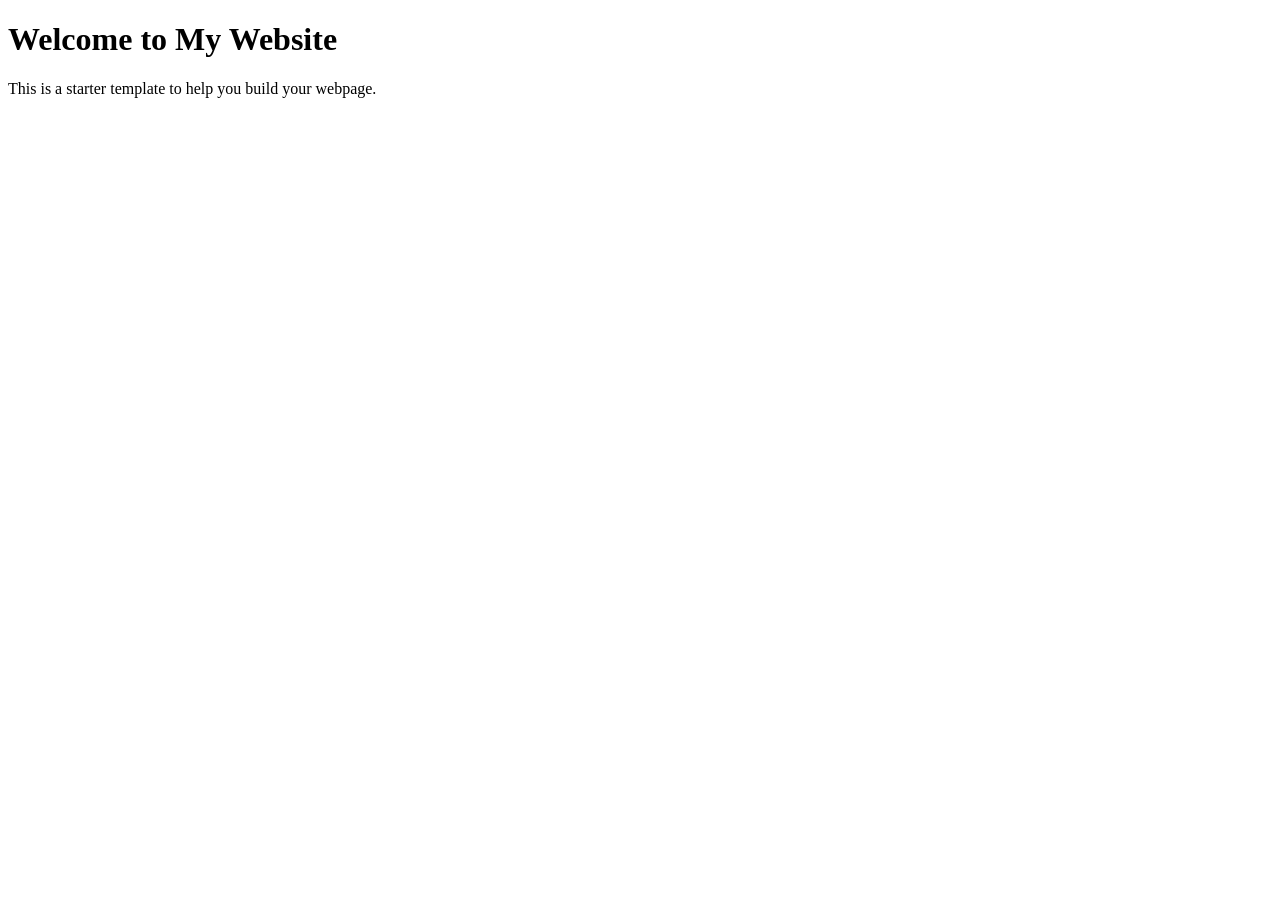
==== index.html @ f2c02ee6 "add index.html" ====
<!DOCTYPE html>
<html lang="en">
<head>
    <meta charset="UTF-8">
    <meta name="viewport" content="width=device-width, initial-scale=1.0">
    <title>My Starter Website</title>
    <!-- Link your external CSS file here -->
    <link rel="stylesheet" href="style.css">
</head>
<body>

    <header>
        <h1>Welcome to My Website</h1>
    </header>

    <main>
        <p>This is a starter template to help you build your webpage.</p>
    </main>

    <!-- Link your external JavaScript file here -->
    <script src="script.js"></script>
</body>
</html>
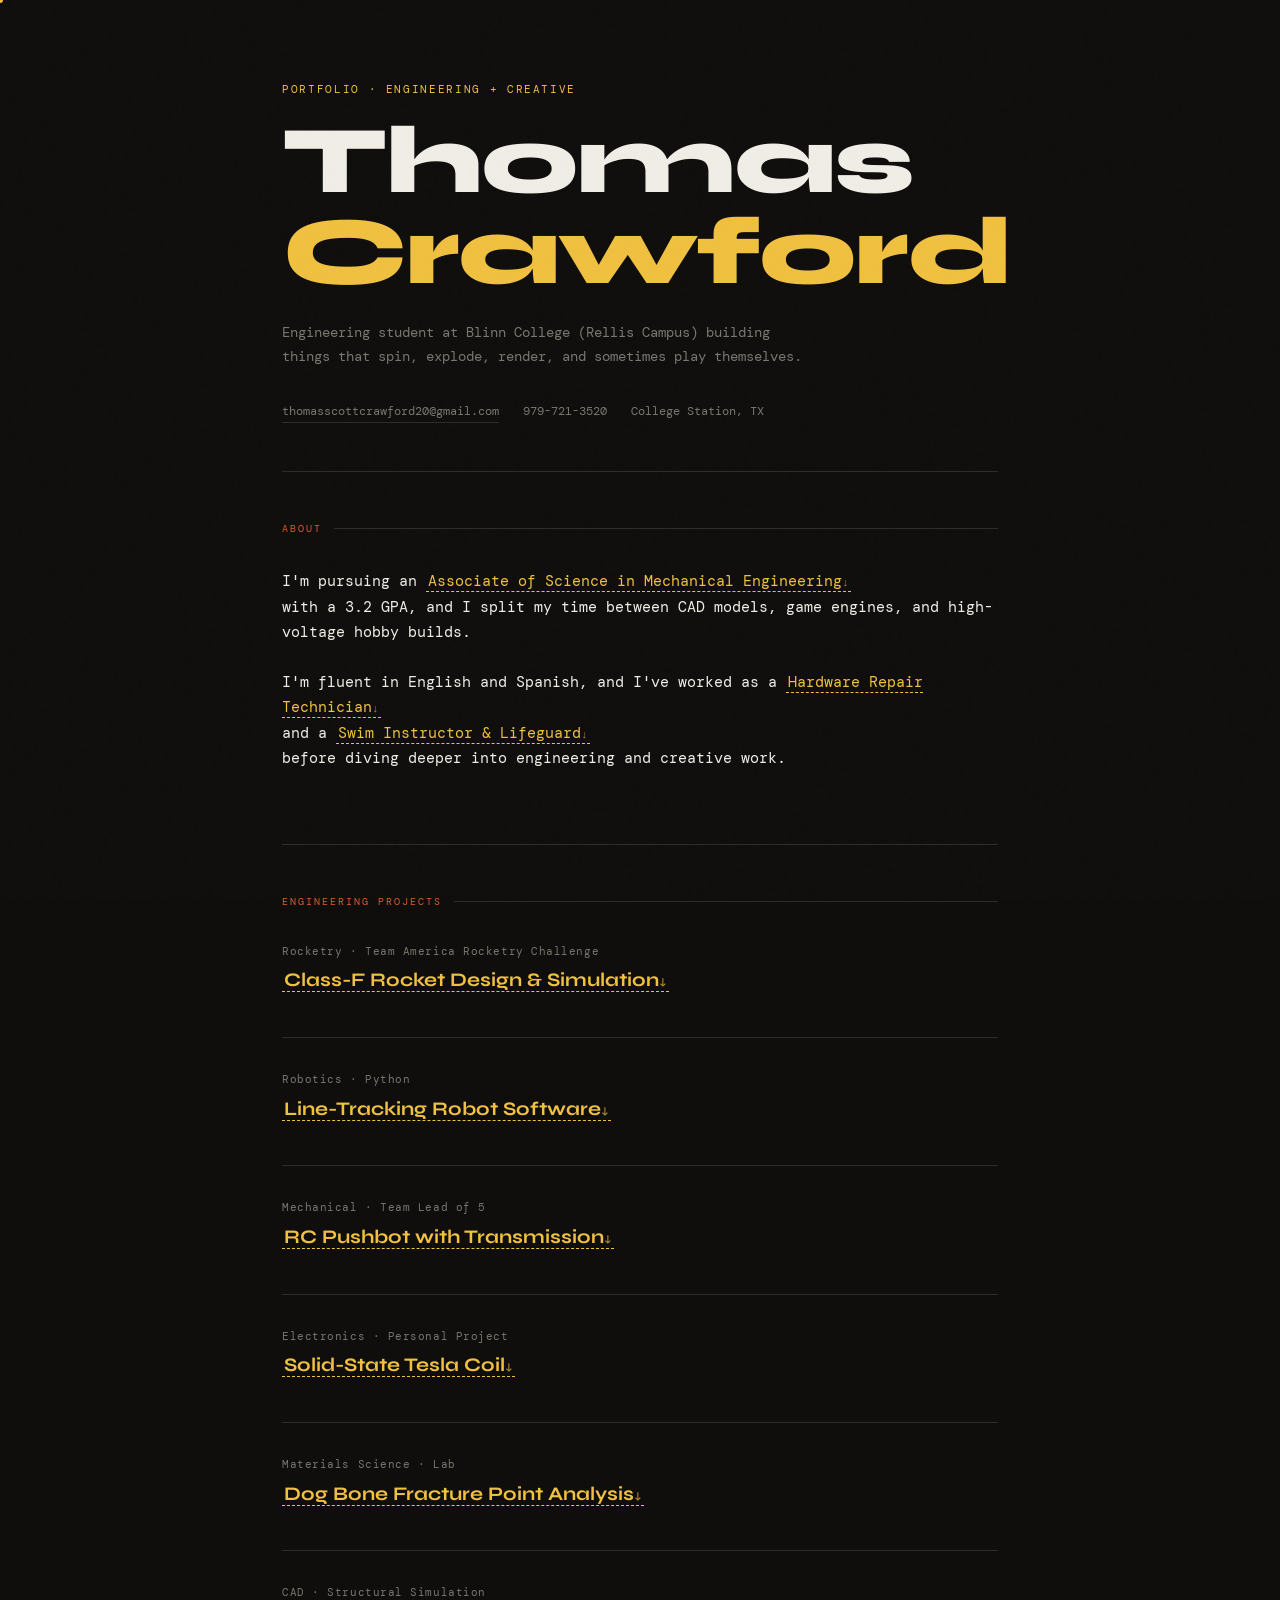
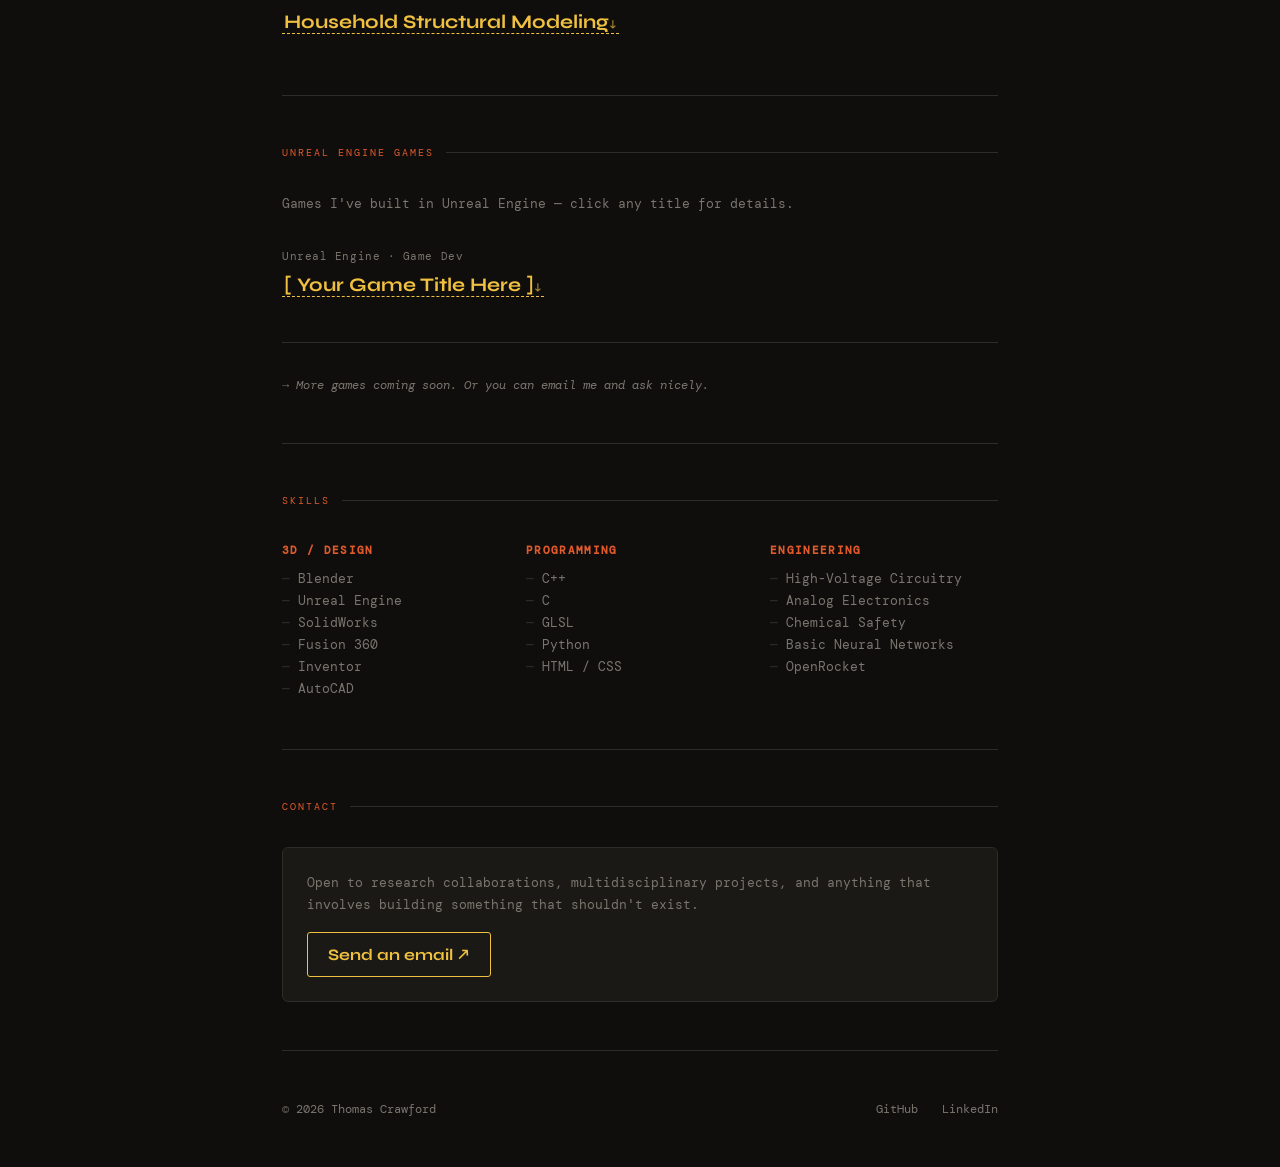
==== commit bf986817: "added a fancy index page courtesy of claude" ====
--- a/index.html
+++ b/index.html
@@ -1,23 +1,549 @@
 <!DOCTYPE html>
 <html lang="en">
 <head>
-    <meta charset="UTF-8">
-    <meta name="viewport" content="width=device-width, initial-scale=1.0">
-    <title>My Starter Website</title>
-    <!-- Link your external CSS file here -->
-    <link rel="stylesheet" href="style.css">
+<meta charset="UTF-8">
+<meta name="viewport" content="width=device-width, initial-scale=1.0">
+<title>Thomas Crawford</title>
+<link href="https://fonts.googleapis.com/css2?family=Syne:wght@400;700;800&family=DM+Mono:ital,wght@0,400;1,400&display=swap" rel="stylesheet">
+<style>
+  :root {
+    --bg: #0f0e0d;
+    --surface: #1a1916;
+    --accent: #f0c040;
+    --accent2: #e05a2b;
+    --text: #f0ede6;
+    --muted: #7a766e;
+    --border: #2e2c28;
+  }
+
+  * { margin: 0; padding: 0; box-sizing: border-box; }
+
+  body {
+    background: var(--bg);
+    color: var(--text);
+    font-family: 'DM Mono', monospace;
+    font-size: 15px;
+    line-height: 1.7;
+    cursor: crosshair;
+  }
+
+  /* noise overlay */
+  body::before {
+    content: '';
+    position: fixed;
+    inset: 0;
+    background-image: url("data:image/svg+xml,%3Csvg viewBox='0 0 200 200' xmlns='http://www.w3.org/2000/svg'%3E%3Cfilter id='n'%3E%3CfeTurbulence type='fractalNoise' baseFrequency='0.9' numOctaves='4' stitchTiles='stitch'/%3E%3C/filter%3E%3Crect width='100%25' height='100%25' filter='url(%23n)' opacity='0.04'/%3E%3C/svg%3E");
+    pointer-events: none;
+    z-index: 9999;
+    opacity: 0.4;
+  }
+
+  .container {
+    max-width: 780px;
+    margin: 0 auto;
+    padding: 0 2rem;
+  }
+
+  /* ── HEADER ── */
+  header {
+    padding: 5rem 0 3rem;
+    border-bottom: 1px solid var(--border);
+    animation: fadeUp 0.7s ease both;
+  }
+
+  .tag {
+    font-size: 11px;
+    letter-spacing: 0.15em;
+    color: var(--accent);
+    text-transform: uppercase;
+    margin-bottom: 1rem;
+  }
+
+  h1 {
+    font-family: 'Syne', sans-serif;
+    font-size: clamp(3rem, 8vw, 6rem);
+    font-weight: 800;
+    line-height: 0.95;
+    letter-spacing: -0.02em;
+    margin-bottom: 1.5rem;
+  }
+
+  h1 span {
+    color: var(--accent);
+    display: inline-block;
+    animation: wobble 3s ease-in-out infinite;
+  }
+
+  .intro {
+    max-width: 520px;
+    color: var(--muted);
+    font-size: 14px;
+    margin-bottom: 2rem;
+  }
+
+  .contact-line {
+    display: flex;
+    flex-wrap: wrap;
+    gap: 1.5rem;
+    font-size: 12px;
+    color: var(--muted);
+  }
+
+  .contact-line a {
+    color: var(--muted);
+    text-decoration: none;
+    border-bottom: 1px solid var(--border);
+    padding-bottom: 1px;
+    transition: color 0.2s, border-color 0.2s;
+  }
+
+  .contact-line a:hover { color: var(--accent); border-color: var(--accent); }
+
+  /* ── SECTIONS ── */
+  section {
+    padding: 3rem 0;
+    border-bottom: 1px solid var(--border);
+    animation: fadeUp 0.7s ease both;
+  }
+
+  section:nth-child(2) { animation-delay: 0.1s; }
+  section:nth-child(3) { animation-delay: 0.2s; }
+  section:nth-child(4) { animation-delay: 0.3s; }
+  section:nth-child(5) { animation-delay: 0.4s; }
+  section:nth-child(6) { animation-delay: 0.5s; }
+
+  .section-label {
+    font-size: 10px;
+    letter-spacing: 0.2em;
+    text-transform: uppercase;
+    color: var(--accent2);
+    margin-bottom: 2rem;
+    display: flex;
+    align-items: center;
+    gap: 0.75rem;
+  }
+
+  .section-label::after {
+    content: '';
+    flex: 1;
+    height: 1px;
+    background: var(--border);
+  }
+
+  h2 {
+    font-family: 'Syne', sans-serif;
+    font-weight: 700;
+    font-size: 1.1rem;
+    margin-bottom: 0.25rem;
+  }
+
+  /* ── EXPANDABLE ── */
+  .expand-wrap { margin-bottom: 1.5rem; }
+
+  .expand-trigger {
+    display: inline;
+    cursor: pointer;
+    border-bottom: 1px dashed var(--accent);
+    color: var(--accent);
+    transition: background 0.15s;
+    padding: 0 2px;
+  }
+
+  .expand-trigger:hover {
+    background: rgba(240,192,64,0.12);
+  }
+
+  .expand-trigger::after {
+    content: ' ↓';
+    font-size: 11px;
+    opacity: 0.7;
+    transition: transform 0.3s;
+    display: inline-block;
+  }
+
+  .expand-trigger.open::after {
+    content: ' ↑';
+  }
+
+  .expand-content {
+    display: grid;
+    grid-template-rows: 0fr;
+    transition: grid-template-rows 0.35s ease;
+    margin-top: 0;
+  }
+
+  .expand-content.open {
+    grid-template-rows: 1fr;
+    margin-top: 0.75rem;
+  }
+
+  .expand-inner {
+    overflow: hidden;
+    background: var(--surface);
+    border-left: 2px solid var(--accent);
+    padding: 0 1rem;
+    font-size: 13px;
+    color: var(--muted);
+    line-height: 1.8;
+    border-radius: 0 4px 4px 0;
+  }
+
+  .expand-content.open .expand-inner {
+    padding: 0.75rem 1rem;
+  }
+
+  /* ── PROJECTS ── */
+  .project {
+    margin-bottom: 2rem;
+    padding-bottom: 2rem;
+    border-bottom: 1px solid var(--border);
+  }
+
+  .project:last-child { border-bottom: none; margin-bottom: 0; padding-bottom: 0; }
+
+  .project-meta {
+    font-size: 11px;
+    color: var(--muted);
+    margin-bottom: 0.25rem;
+    letter-spacing: 0.05em;
+  }
+
+  .project-title {
+    font-family: 'Syne', sans-serif;
+    font-size: 1.2rem;
+    font-weight: 700;
+    margin-bottom: 0.5rem;
+  }
+
+  .project-desc {
+    font-size: 13px;
+    color: var(--muted);
+    margin-bottom: 0.75rem;
+  }
+
+  /* ── SKILLS ── */
+  .skills-grid {
+    display: grid;
+    grid-template-columns: repeat(auto-fill, minmax(200px, 1fr));
+    gap: 1rem;
+  }
+
+  .skill-group h3 {
+    font-size: 11px;
+    letter-spacing: 0.12em;
+    text-transform: uppercase;
+    color: var(--accent2);
+    margin-bottom: 0.5rem;
+  }
+
+  .skill-group ul {
+    list-style: none;
+    font-size: 13px;
+    color: var(--muted);
+  }
+
+  .skill-group ul li::before {
+    content: '— ';
+    color: var(--border);
+  }
+
+  /* ── WORK ── */
+  .job {
+    display: flex;
+    justify-content: space-between;
+    align-items: baseline;
+    flex-wrap: wrap;
+    gap: 0.5rem;
+    margin-bottom: 1.25rem;
+  }
+
+  .job-title { font-size: 14px; font-weight: 500; }
+  .job-date { font-size: 11px; color: var(--muted); font-style: italic; }
+
+  /* ── FOOTER ── */
+  footer {
+    padding: 3rem 0;
+    font-size: 12px;
+    color: var(--muted);
+    display: flex;
+    justify-content: space-between;
+    flex-wrap: wrap;
+    gap: 1rem;
+  }
+
+  .social-links { display: flex; gap: 1.5rem; }
+  .social-links a {
+    color: var(--muted);
+    text-decoration: none;
+    transition: color 0.2s;
+  }
+  .social-links a:hover { color: var(--accent); }
+
+  /* ── ANIMATIONS ── */
+  @keyframes fadeUp {
+    from { opacity: 0; transform: translateY(20px); }
+    to   { opacity: 1; transform: translateY(0); }
+  }
+
+  @keyframes wobble {
+    0%, 100% { transform: rotate(-1deg); }
+    50%       { transform: rotate(1deg); }
+  }
+
+  /* ── CURSOR DOT ── */
+  .cursor-dot {
+    width: 6px; height: 6px;
+    background: var(--accent);
+    border-radius: 50%;
+    position: fixed;
+    pointer-events: none;
+    z-index: 10000;
+    transform: translate(-50%, -50%);
+    transition: transform 0.1s;
+  }
+
+  /* ── CONTACT ── */
+  .contact-box {
+    background: var(--surface);
+    border: 1px solid var(--border);
+    border-radius: 6px;
+    padding: 1.5rem;
+  }
+
+  .contact-box p { color: var(--muted); font-size: 13px; margin-bottom: 1rem; }
+
+  .contact-box a {
+    display: inline-block;
+    font-family: 'Syne', sans-serif;
+    font-weight: 700;
+    font-size: 1rem;
+    color: var(--accent);
+    text-decoration: none;
+    border: 1px solid var(--accent);
+    padding: 0.5rem 1.25rem;
+    border-radius: 3px;
+    transition: background 0.2s, color 0.2s;
+  }
+
+  .contact-box a:hover {
+    background: var(--accent);
+    color: var(--bg);
+  }
+
+  .pill {
+    display: inline-block;
+    font-size: 11px;
+    background: rgba(240,192,64,0.1);
+    color: var(--accent);
+    border: 1px solid rgba(240,192,64,0.25);
+    border-radius: 999px;
+    padding: 2px 10px;
+    margin-right: 6px;
+    margin-bottom: 6px;
+  }
+</style>
 </head>
 <body>
 
-    <header>
-        <h1>Welcome to My Website</h1>
-    </header>
-
-    <main>
-        <p>This is a starter template to help you build your webpage.</p>
-    </main>
-
-    <!-- Link your external JavaScript file here -->
-    <script src="script.js"></script>
+<div class="cursor-dot" id="dot"></div>
+
+<div class="container">
+
+  <!-- HEADER -->
+  <header>
+    <p class="tag">Portfolio · Engineering + Creative</p>
+    <h1>Thomas<br><span>Crawford</span></h1>
+    <p class="intro">Engineering student at Blinn College (Rellis Campus) building things that spin, explode, render, and sometimes play themselves.</p>
+    <div class="contact-line">
+      <a href="mailto:thomasscottcrawford20@gmail.com">thomasscottcrawford20@gmail.com</a>
+      <span>979-721-3520</span>
+      <span>College Station, TX</span>
+    </div>
+  </header>
+
+  <!-- ABOUT -->
+  <section>
+    <p class="section-label">About</p>
+    <div class="expand-wrap">
+      <p>
+        I'm pursuing an
+        <span class="expand-trigger" onclick="toggle(this)">Associate of Science in Mechanical Engineering</span>
+        <span class="expand-content"><span class="expand-inner">GPA 3.2 · Blinn College on Rellis Campus, in partnership with Tarleton University · 2024–2026. Focused on mechanical systems, simulation, and hands-on fabrication.</span></span>
+        with a 3.2 GPA, and I split my time between CAD models, game engines, and high-voltage hobby builds.
+      </p>
+    </div>
+    <div class="expand-wrap">
+      <p>
+        I'm fluent in English and Spanish, and I've worked as a
+        <span class="expand-trigger" onclick="toggle(this)">Hardware Repair Technician</span>
+        <span class="expand-content"><span class="expand-inner">Reynolds & Reynolds · May 2024 – May 2025. Diagnosed and repaired hardware systems, developed a methodical approach to technical troubleshooting under real-world conditions.</span></span>
+        and a
+        <span class="expand-trigger" onclick="toggle(this)">Swim Instructor & Lifeguard</span><span class="expand-content"><span class="expand-inner">City of College Station · Apr–Sept 2021. Water safety instruction and emergency response — turns out teaching 7-year-olds to not drown is harder than it sounds.</span></span>
+        before diving deeper into engineering and creative work.
+      </p>
+    </div>
+  </section>
+
+  <!-- ENGINEERING PROJECTS -->
+  <section>
+    <p class="section-label">Engineering Projects</p>
+
+    <div class="project">
+      <p class="project-meta">Rocketry · Team America Rocketry Challenge</p>
+      <h2 class="project-title">
+        <span class="expand-trigger" onclick="toggle(this)">Class-F Rocket Design & Simulation</span>
+      </h2>
+      <div class="expand-content"><div class="expand-inner">Modeled and simulated 4 rocket designs in OpenRocket for the Team America Rocketry Challenge. Iterated on fin geometry, nose cone shape, and motor selection to optimize altitude and stability within competition rules.</div></div>
+    </div>
+
+    <div class="project">
+      <p class="project-meta">Robotics · Python</p>
+      <h2 class="project-title">
+        <span class="expand-trigger" onclick="toggle(this)">Line-Tracking Robot Software</span>
+      </h2>
+      <div class="expand-content"><div class="expand-inner">Wrote Python control software for a premade robot platform, implementing sensor-based line tracking. Focused on PID-style correction logic and real-time sensor feedback loops.</div></div>
+    </div>
+
+    <div class="project">
+      <p class="project-meta">Mechanical · Team Lead of 5</p>
+      <h2 class="project-title">
+        <span class="expand-trigger" onclick="toggle(this)">RC Pushbot with Transmission</span>
+      </h2>
+      <div class="expand-content"><div class="expand-inner">Led a team of 5 to research, fabricate, and assemble a remote-controlled pushbot featuring a custom transmission. Responsible for design decisions, parts sourcing, and coordinating build tasks across the team.</div></div>
+    </div>
+
+    <div class="project">
+      <p class="project-meta">Electronics · Personal Project</p>
+      <h2 class="project-title">
+        <span class="expand-trigger" onclick="toggle(this)">Solid-State Tesla Coil</span>
+      </h2>
+      <div class="expand-content"><div class="expand-inner">Researched, designed, and assembled a custom solid-state Tesla coil from scratch. Involved high-voltage analog circuitry, resonance tuning, and a healthy respect for electricity. It works — and it's loud.</div></div>
+    </div>
+
+    <div class="project">
+      <p class="project-meta">Materials Science · Lab</p>
+      <h2 class="project-title">
+        <span class="expand-trigger" onclick="toggle(this)">Dog Bone Fracture Point Analysis</span>
+      </h2>
+      <div class="expand-content"><div class="expand-inner">Calculated the theoretical fracture point of a dog bone specimen and validated the result against a universal testing machine. A satisfying moment when the math matches the snap.</div></div>
+    </div>
+
+    <div class="project">
+      <p class="project-meta">CAD · Structural Simulation</p>
+      <h2 class="project-title">
+        <span class="expand-trigger" onclick="toggle(this)">Household Structural Modeling</span>
+      </h2>
+      <div class="expand-content"><div class="expand-inner">Modeled household fittings and facades, then simulated stud locations and stress concentration points — practical structural analysis applied to real architectural scenarios.</div></div>
+    </div>
+  </section>
+
+  <!-- UE GAMES -->
+  <section>
+    <p class="section-label">Unreal Engine Games</p>
+    <p style="color:var(--muted); font-size:13px; margin-bottom:2rem;">Games I've built in Unreal Engine — click any title for details.</p>
+
+    <div class="project">
+      <p class="project-meta">Unreal Engine · Game Dev</p>
+      <h2 class="project-title">
+        <span class="expand-trigger" onclick="toggle(this)">[ Your Game Title Here ]</span>
+      </h2>
+      <div class="expand-content"><div class="expand-inner">Add a short description of the game — genre, what makes it interesting, any notable mechanics or visual style. You can add a screenshot or link here too.</div></div>
+    </div>
+
+    <p style="color:var(--muted);font-size:12px;font-style:italic;">→ More games coming soon. Or you can email me and ask nicely.</p>
+  </section>
+
+  <!-- SKILLS -->
+  <section>
+    <p class="section-label">Skills</p>
+    <div class="skills-grid">
+      <div class="skill-group">
+        <h3>3D / Design</h3>
+        <ul>
+          <li>Blender</li>
+          <li>Unreal Engine</li>
+          <li>SolidWorks</li>
+          <li>Fusion 360</li>
+          <li>Inventor</li>
+          <li>AutoCAD</li>
+        </ul>
+      </div>
+      <div class="skill-group">
+        <h3>Programming</h3>
+        <ul>
+          <li>C++</li>
+          <li>C</li>
+          <li>GLSL</li>
+          <li>Python</li>
+          <li>HTML / CSS</li>
+        </ul>
+      </div>
+      <div class="skill-group">
+        <h3>Engineering</h3>
+        <ul>
+          <li>High-Voltage Circuitry</li>
+          <li>Analog Electronics</li>
+          <li>Chemical Safety</li>
+          <li>Basic Neural Networks</li>
+          <li>OpenRocket</li>
+        </ul>
+      </div>
+    </div>
+  </section>
+
+  <!-- CONTACT -->
+  <section>
+    <p class="section-label">Contact</p>
+    <div class="contact-box">
+      <p>Open to research collaborations, multidisciplinary projects, and anything that involves building something that shouldn't exist.</p>
+      <a href="mailto:thomasscottcrawford20@gmail.com">Send an email ↗</a>
+    </div>
+  </section>
+
+  <!-- FOOTER -->
+  <footer>
+    <span>© 2026 Thomas Crawford</span>
+    <div class="social-links">
+      <a href="https://github.com/22thomas22" target="_blank">GitHub</a>
+      <a href="#">LinkedIn</a>
+    </div>
+  </footer>
+
+</div>
+
+<script>
+  // Cursor dot
+  const dot = document.getElementById('dot');
+  document.addEventListener('mousemove', e => {
+    dot.style.left = e.clientX + 'px';
+    dot.style.top  = e.clientY + 'px';
+  });
+
+  // Expand/collapse
+  function toggle(trigger) {
+    trigger.classList.toggle('open');
+    const content = trigger.nextElementSibling;
+    if (content && content.classList.contains('expand-content')) {
+      content.classList.toggle('open');
+    }
+  }
+
+  // Fade in on scroll
+  const observer = new IntersectionObserver(entries => {
+    entries.forEach(e => {
+      if (e.isIntersecting) {
+        e.target.style.opacity = 1;
+        e.target.style.transform = 'translateY(0)';
+      }
+    });
+  }, { threshold: 0.1 });
+
+  document.querySelectorAll('section').forEach(s => {
+    s.style.opacity = 0;
+    s.style.transform = 'translateY(16px)';
+    s.style.transition = 'opacity 0.5s ease, transform 0.5s ease';
+    observer.observe(s);
+  });
+</script>
 </body>
-</html>+</html>
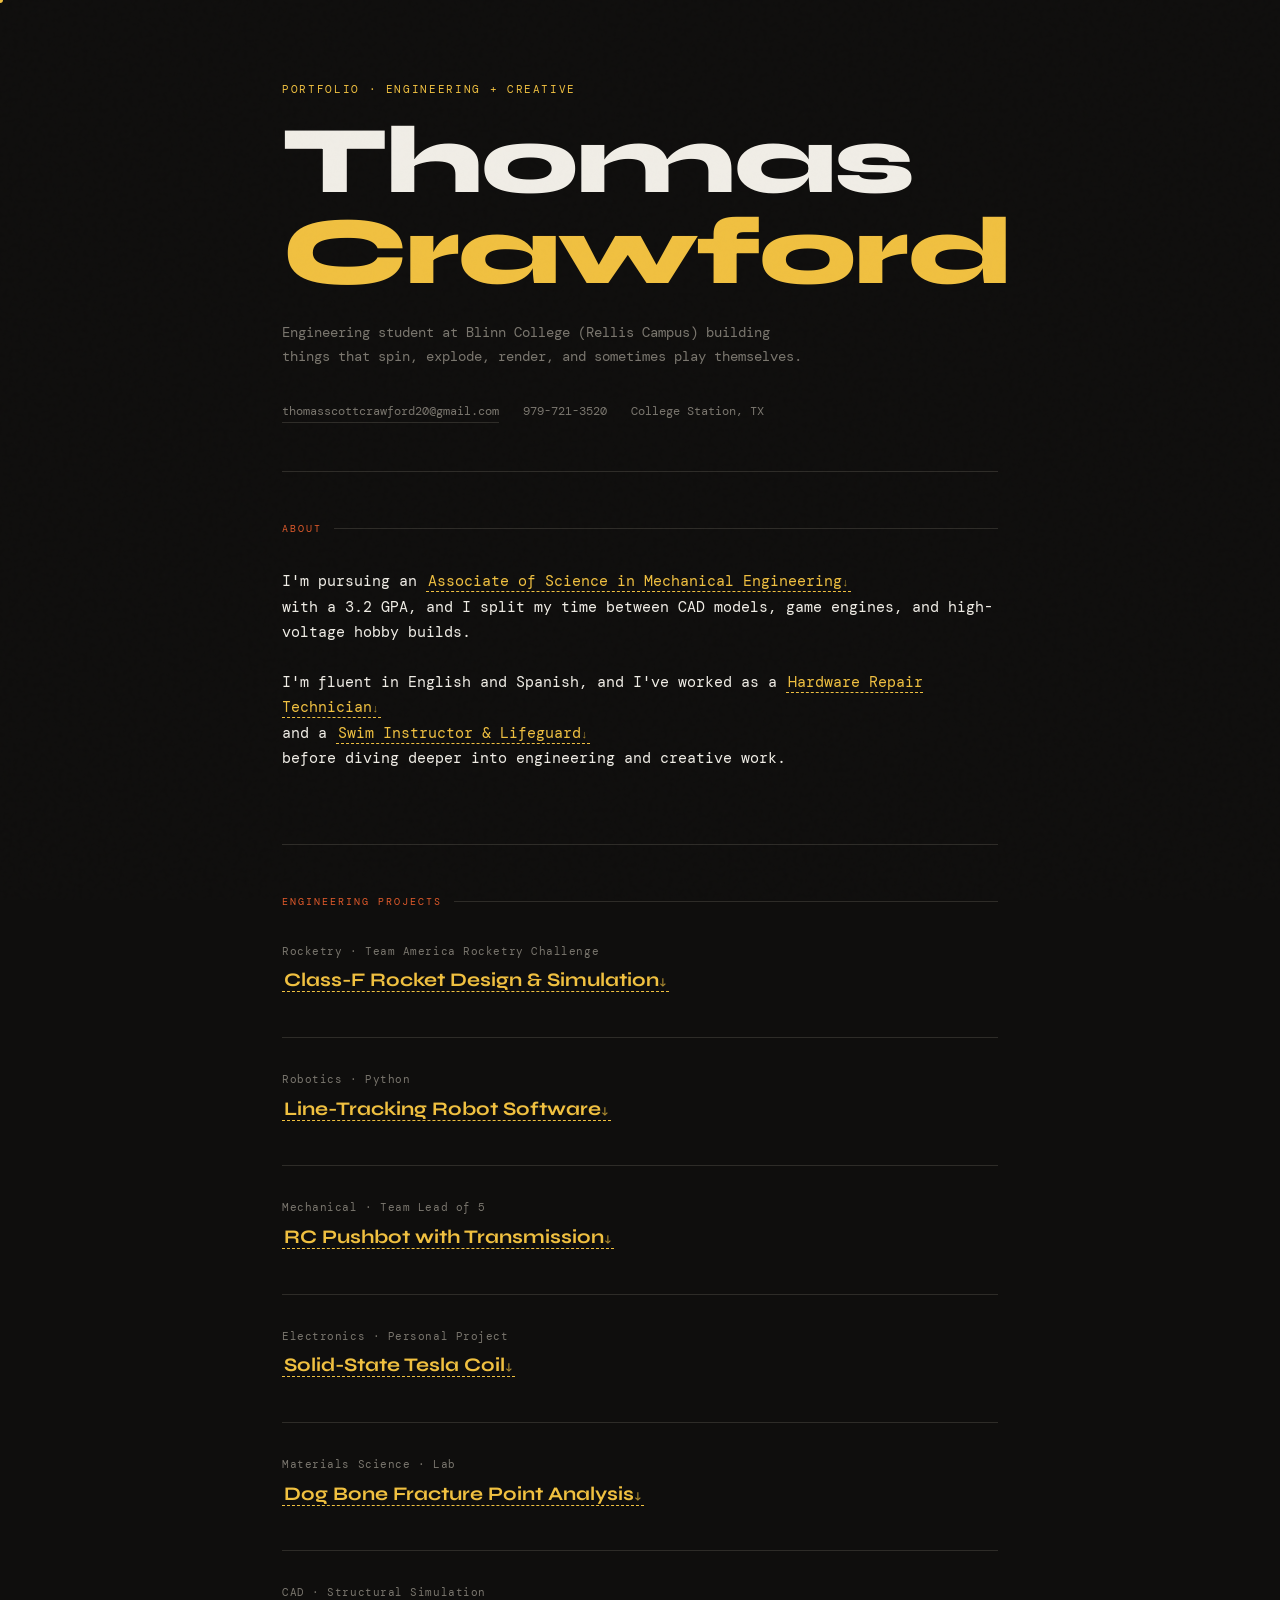
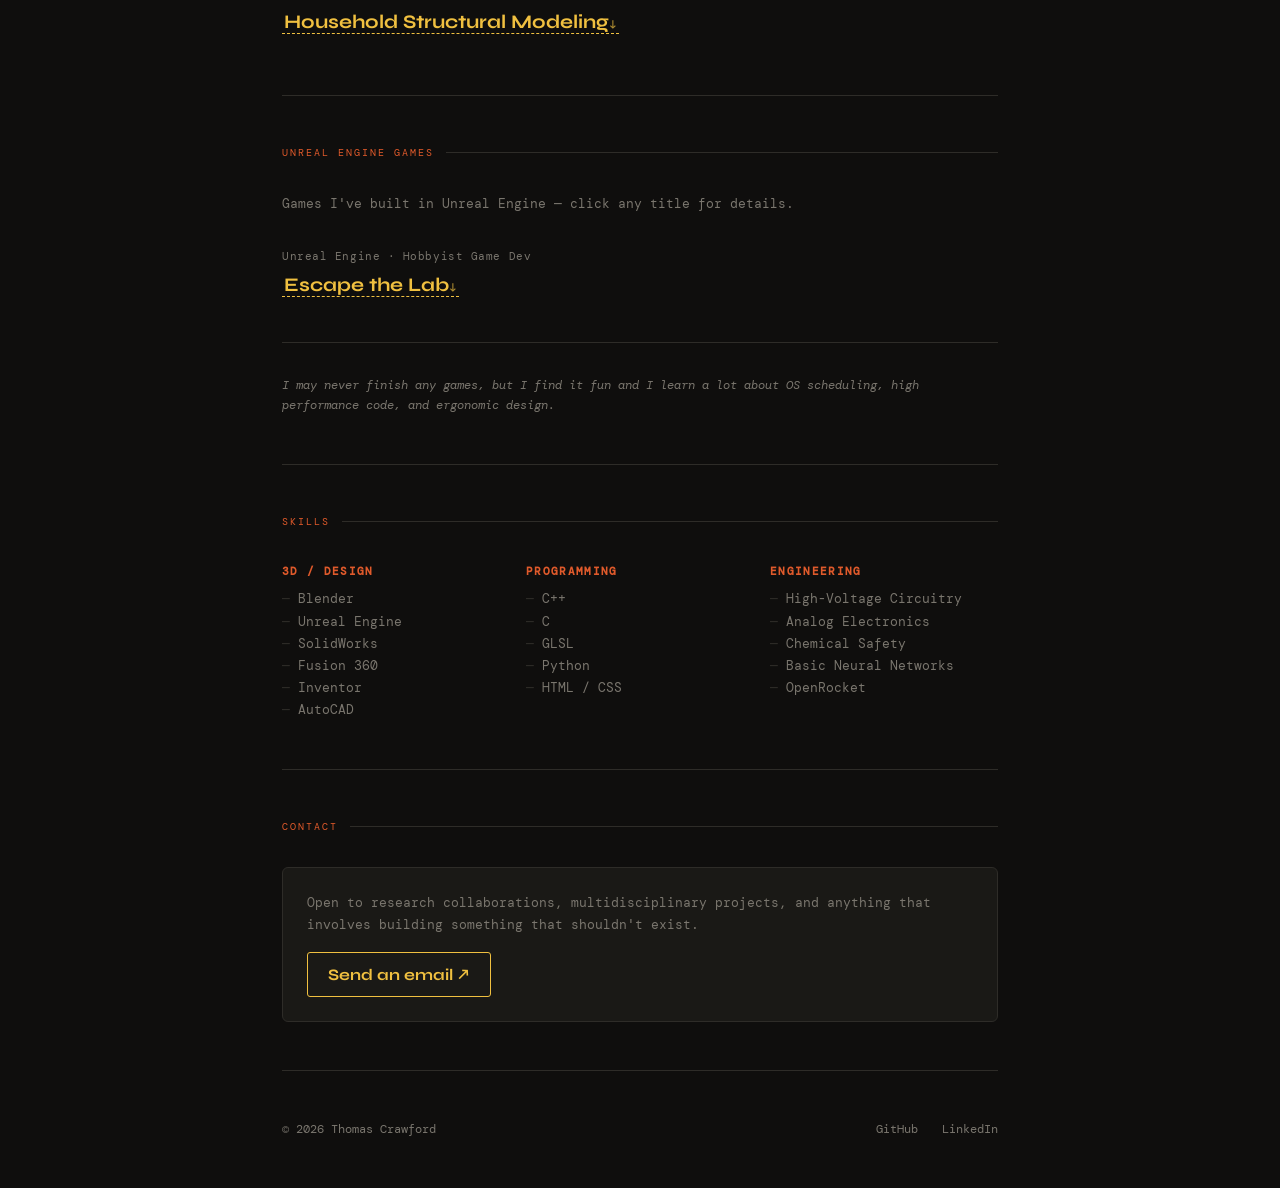
==== commit 989e7f12: "Updated the site to be more easily expandable" ====
--- a/index.html
+++ b/index.html
@@ -1,525 +1,453 @@
 <!DOCTYPE html>
 <html lang="en">
 <head>
-<meta charset="UTF-8">
-<meta name="viewport" content="width=device-width, initial-scale=1.0">
-<title>Thomas Crawford</title>
-<link href="https://fonts.googleapis.com/css2?family=Syne:wght@400;700;800&family=DM+Mono:ital,wght@0,400;1,400&display=swap" rel="stylesheet">
-<style>
-  :root {
-    --bg: #0f0e0d;
-    --surface: #1a1916;
-    --accent: #f0c040;
-    --accent2: #e05a2b;
-    --text: #f0ede6;
-    --muted: #7a766e;
-    --border: #2e2c28;
-  }
-
-  * { margin: 0; padding: 0; box-sizing: border-box; }
-
-  body {
-    background: var(--bg);
-    color: var(--text);
-    font-family: 'DM Mono', monospace;
-    font-size: 15px;
-    line-height: 1.7;
-    cursor: crosshair;
-  }
-
-  /* noise overlay */
-  body::before {
-    content: '';
-    position: fixed;
-    inset: 0;
-    background-image: url("data:image/svg+xml,%3Csvg viewBox='0 0 200 200' xmlns='http://www.w3.org/2000/svg'%3E%3Cfilter id='n'%3E%3CfeTurbulence type='fractalNoise' baseFrequency='0.9' numOctaves='4' stitchTiles='stitch'/%3E%3C/filter%3E%3Crect width='100%25' height='100%25' filter='url(%23n)' opacity='0.04'/%3E%3C/svg%3E");
-    pointer-events: none;
-    z-index: 9999;
-    opacity: 0.4;
-  }
-
-  .container {
-    max-width: 780px;
-    margin: 0 auto;
-    padding: 0 2rem;
-  }
-
-  /* ── HEADER ── */
-  header {
-    padding: 5rem 0 3rem;
-    border-bottom: 1px solid var(--border);
-    animation: fadeUp 0.7s ease both;
-  }
-
-  .tag {
-    font-size: 11px;
-    letter-spacing: 0.15em;
-    color: var(--accent);
-    text-transform: uppercase;
-    margin-bottom: 1rem;
-  }
-
-  h1 {
-    font-family: 'Syne', sans-serif;
-    font-size: clamp(3rem, 8vw, 6rem);
-    font-weight: 800;
-    line-height: 0.95;
-    letter-spacing: -0.02em;
-    margin-bottom: 1.5rem;
-  }
-
-  h1 span {
-    color: var(--accent);
-    display: inline-block;
-    animation: wobble 3s ease-in-out infinite;
-  }
-
-  .intro {
-    max-width: 520px;
-    color: var(--muted);
-    font-size: 14px;
-    margin-bottom: 2rem;
-  }
-
-  .contact-line {
-    display: flex;
-    flex-wrap: wrap;
-    gap: 1.5rem;
-    font-size: 12px;
-    color: var(--muted);
-  }
-
-  .contact-line a {
-    color: var(--muted);
-    text-decoration: none;
-    border-bottom: 1px solid var(--border);
-    padding-bottom: 1px;
-    transition: color 0.2s, border-color 0.2s;
-  }
-
-  .contact-line a:hover { color: var(--accent); border-color: var(--accent); }
-
-  /* ── SECTIONS ── */
-  section {
-    padding: 3rem 0;
-    border-bottom: 1px solid var(--border);
-    animation: fadeUp 0.7s ease both;
-  }
-
-  section:nth-child(2) { animation-delay: 0.1s; }
-  section:nth-child(3) { animation-delay: 0.2s; }
-  section:nth-child(4) { animation-delay: 0.3s; }
-  section:nth-child(5) { animation-delay: 0.4s; }
-  section:nth-child(6) { animation-delay: 0.5s; }
-
-  .section-label {
-    font-size: 10px;
-    letter-spacing: 0.2em;
-    text-transform: uppercase;
-    color: var(--accent2);
-    margin-bottom: 2rem;
-    display: flex;
-    align-items: center;
-    gap: 0.75rem;
-  }
-
-  .section-label::after {
-    content: '';
-    flex: 1;
-    height: 1px;
-    background: var(--border);
-  }
-
-  h2 {
-    font-family: 'Syne', sans-serif;
-    font-weight: 700;
-    font-size: 1.1rem;
-    margin-bottom: 0.25rem;
-  }
-
-  /* ── EXPANDABLE ── */
-  .expand-wrap { margin-bottom: 1.5rem; }
-
-  .expand-trigger {
-    display: inline;
-    cursor: pointer;
-    border-bottom: 1px dashed var(--accent);
-    color: var(--accent);
-    transition: background 0.15s;
-    padding: 0 2px;
-  }
-
-  .expand-trigger:hover {
-    background: rgba(240,192,64,0.12);
-  }
-
-  .expand-trigger::after {
-    content: ' ↓';
-    font-size: 11px;
-    opacity: 0.7;
-    transition: transform 0.3s;
-    display: inline-block;
-  }
-
-  .expand-trigger.open::after {
-    content: ' ↑';
-  }
-
-  .expand-content {
-    display: grid;
-    grid-template-rows: 0fr;
-    transition: grid-template-rows 0.35s ease;
-    margin-top: 0;
-  }
-
-  .expand-content.open {
-    grid-template-rows: 1fr;
-    margin-top: 0.75rem;
-  }
-
-  .expand-inner {
-    overflow: hidden;
-    background: var(--surface);
-    border-left: 2px solid var(--accent);
-    padding: 0 1rem;
-    font-size: 13px;
-    color: var(--muted);
-    line-height: 1.8;
-    border-radius: 0 4px 4px 0;
-  }
-
-  .expand-content.open .expand-inner {
-    padding: 0.75rem 1rem;
-  }
-
-  /* ── PROJECTS ── */
-  .project {
-    margin-bottom: 2rem;
-    padding-bottom: 2rem;
-    border-bottom: 1px solid var(--border);
-  }
-
-  .project:last-child { border-bottom: none; margin-bottom: 0; padding-bottom: 0; }
-
-  .project-meta {
-    font-size: 11px;
-    color: var(--muted);
-    margin-bottom: 0.25rem;
-    letter-spacing: 0.05em;
-  }
-
-  .project-title {
-    font-family: 'Syne', sans-serif;
-    font-size: 1.2rem;
-    font-weight: 700;
-    margin-bottom: 0.5rem;
-  }
-
-  .project-desc {
-    font-size: 13px;
-    color: var(--muted);
-    margin-bottom: 0.75rem;
-  }
-
-  /* ── SKILLS ── */
-  .skills-grid {
-    display: grid;
-    grid-template-columns: repeat(auto-fill, minmax(200px, 1fr));
-    gap: 1rem;
-  }
-
-  .skill-group h3 {
-    font-size: 11px;
-    letter-spacing: 0.12em;
-    text-transform: uppercase;
-    color: var(--accent2);
-    margin-bottom: 0.5rem;
-  }
-
-  .skill-group ul {
-    list-style: none;
-    font-size: 13px;
-    color: var(--muted);
-  }
-
-  .skill-group ul li::before {
-    content: '— ';
-    color: var(--border);
-  }
-
-  /* ── WORK ── */
-  .job {
-    display: flex;
-    justify-content: space-between;
-    align-items: baseline;
-    flex-wrap: wrap;
-    gap: 0.5rem;
-    margin-bottom: 1.25rem;
-  }
-
-  .job-title { font-size: 14px; font-weight: 500; }
-  .job-date { font-size: 11px; color: var(--muted); font-style: italic; }
-
-  /* ── FOOTER ── */
-  footer {
-    padding: 3rem 0;
-    font-size: 12px;
-    color: var(--muted);
-    display: flex;
-    justify-content: space-between;
-    flex-wrap: wrap;
-    gap: 1rem;
-  }
-
-  .social-links { display: flex; gap: 1.5rem; }
-  .social-links a {
-    color: var(--muted);
-    text-decoration: none;
-    transition: color 0.2s;
-  }
-  .social-links a:hover { color: var(--accent); }
-
-  /* ── ANIMATIONS ── */
-  @keyframes fadeUp {
-    from { opacity: 0; transform: translateY(20px); }
-    to   { opacity: 1; transform: translateY(0); }
-  }
-
-  @keyframes wobble {
-    0%, 100% { transform: rotate(-1deg); }
-    50%       { transform: rotate(1deg); }
-  }
-
-  /* ── CURSOR DOT ── */
-  .cursor-dot {
-    width: 6px; height: 6px;
-    background: var(--accent);
-    border-radius: 50%;
-    position: fixed;
-    pointer-events: none;
-    z-index: 10000;
-    transform: translate(-50%, -50%);
-    transition: transform 0.1s;
-  }
-
-  /* ── CONTACT ── */
-  .contact-box {
-    background: var(--surface);
-    border: 1px solid var(--border);
-    border-radius: 6px;
-    padding: 1.5rem;
-  }
-
-  .contact-box p { color: var(--muted); font-size: 13px; margin-bottom: 1rem; }
-
-  .contact-box a {
-    display: inline-block;
-    font-family: 'Syne', sans-serif;
-    font-weight: 700;
-    font-size: 1rem;
-    color: var(--accent);
-    text-decoration: none;
-    border: 1px solid var(--accent);
-    padding: 0.5rem 1.25rem;
-    border-radius: 3px;
-    transition: background 0.2s, color 0.2s;
-  }
-
-  .contact-box a:hover {
-    background: var(--accent);
-    color: var(--bg);
-  }
-
-  .pill {
-    display: inline-block;
-    font-size: 11px;
-    background: rgba(240,192,64,0.1);
-    color: var(--accent);
-    border: 1px solid rgba(240,192,64,0.25);
-    border-radius: 999px;
-    padding: 2px 10px;
-    margin-right: 6px;
-    margin-bottom: 6px;
-  }
-</style>
+  <meta charset="UTF-8">
+  <meta name="viewport" content="width=device-width, initial-scale=1.0">
+  <title>Thomas Crawford</title>
+  <link href="https://fonts.googleapis.com/css2?family=Syne:wght@400;700;800&family=DM+Mono:ital,wght@0,400;1,400&display=swap" rel="stylesheet">
+  <style>
+    :root {
+      --bg: #0f0e0d;
+      --surface: #1a1916;
+      --accent: #f0c040;
+      --accent2: #e05a2b;
+      --text: #f0ede6;
+      --muted: #7a766e;
+      --border: #2e2c28;
+    }
+
+    * { margin: 0; padding: 0; box-sizing: border-box; }
+
+    body {
+      background: var(--bg);
+      color: var(--text);
+      font-family: 'DM Mono', monospace;
+      font-size: 15px;
+      line-height: 1.7;
+      cursor: crosshair;
+    }
+
+    body::before {
+      content: '';
+      position: fixed;
+      inset: 0;
+      background-image: url("data:image/svg+xml,%3Csvg viewBox='0 0 200 200' xmlns='http://www.w3.org/2000/svg'%3E%3Cfilter id='n'%3E%3CfeTurbulence type='fractalNoise' baseFrequency='0.9' numOctaves='4' stitchTiles='stitch'/%3E%3C/filter%3E%3Crect width='100%25' height='100%25' filter='url(%23n)' opacity='0.04'/%3E%3C/svg%3E");
+      pointer-events: none;
+      z-index: 9999;
+      opacity: 0.4;
+    }
+
+    .container { max-width: 780px; margin: 0 auto; padding: 0 2rem; }
+
+    header {
+      padding: 5rem 0 3rem;
+      border-bottom: 1px solid var(--border);
+      animation: fadeUp 0.7s ease both;
+    }
+
+    .tag {
+      font-size: 11px;
+      letter-spacing: 0.15em;
+      color: var(--accent);
+      text-transform: uppercase;
+      margin-bottom: 1rem;
+    }
+
+    h1 {
+      font-family: 'Syne', sans-serif;
+      font-size: clamp(3rem, 8vw, 6rem);
+      font-weight: 800;
+      line-height: 0.95;
+      letter-spacing: -0.02em;
+      margin-bottom: 1.5rem;
+    }
+
+    h1 span {
+      color: var(--accent);
+      display: inline-block;
+      animation: wobble 3s ease-in-out infinite;
+    }
+
+    .intro { max-width: 520px; color: var(--muted); font-size: 14px; margin-bottom: 2rem; }
+
+    .contact-line { display: flex; flex-wrap: wrap; gap: 1.5rem; font-size: 12px; color: var(--muted); }
+
+    .contact-line a {
+      color: var(--muted);
+      text-decoration: none;
+      border-bottom: 1px solid var(--border);
+      padding-bottom: 1px;
+      transition: color 0.2s, border-color 0.2s;
+    }
+
+    .contact-line a:hover { color: var(--accent); border-color: var(--accent); }
+
+    section {
+      padding: 3rem 0;
+      border-bottom: 1px solid var(--border);
+      animation: fadeUp 0.7s ease both;
+    }
+
+    section:nth-of-type(1) { animation-delay: 0.1s; }
+    section:nth-of-type(2) { animation-delay: 0.2s; }
+    section:nth-of-type(3) { animation-delay: 0.3s; }
+    section:nth-of-type(4) { animation-delay: 0.4s; }
+    section:nth-of-type(5) { animation-delay: 0.5s; }
+
+    .section-label {
+      font-size: 10px;
+      letter-spacing: 0.2em;
+      text-transform: uppercase;
+      color: var(--accent2);
+      margin-bottom: 2rem;
+      display: flex;
+      align-items: center;
+      gap: 0.75rem;
+    }
+
+    .section-label::after { content: ''; flex: 1; height: 1px; background: var(--border); }
+
+    h2 { font-family: 'Syne', sans-serif; font-weight: 700; font-size: 1.1rem; margin-bottom: 0.25rem; }
+
+    .expand-wrap { margin-bottom: 1.5rem; }
+
+    .expand-trigger {
+      display: inline;
+      cursor: pointer;
+      border-bottom: 1px dashed var(--accent);
+      color: var(--accent);
+      transition: background 0.15s;
+      padding: 0 2px;
+    }
+
+    .expand-trigger:hover { background: rgba(240,192,64,0.12); }
+
+    .expand-trigger::after {
+      content: ' ↓';
+      font-size: 11px;
+      opacity: 0.7;
+      transition: transform 0.3s;
+      display: inline-block;
+    }
+
+    .expand-trigger.open::after { content: ' ↑'; }
+
+    .expand-content {
+      display: grid;
+      grid-template-rows: 0fr;
+      transition: grid-template-rows 0.35s ease;
+      margin-top: 0;
+    }
+
+    .expand-content.open { grid-template-rows: 1fr; margin-top: 0.75rem; }
+
+    .expand-inner {
+      overflow: hidden;
+      background: var(--surface);
+      border-left: 2px solid var(--accent);
+      padding: 0 1rem;
+      font-size: 13px;
+      color: var(--muted);
+      line-height: 1.8;
+      border-radius: 0 4px 4px 0;
+    }
+
+    .expand-content.open .expand-inner { padding: 0.75rem 1rem; }
+
+    .project { margin-bottom: 2rem; padding-bottom: 2rem; border-bottom: 1px solid var(--border); }
+    .project:last-child { border-bottom: none; margin-bottom: 0; padding-bottom: 0; }
+
+    .project-meta { font-size: 11px; color: var(--muted); margin-bottom: 0.25rem; letter-spacing: 0.05em; }
+    .project-title { font-family: 'Syne', sans-serif; font-size: 1.2rem; font-weight: 700; margin-bottom: 0.5rem; }
+    .project-desc { font-size: 13px; color: var(--muted); margin-bottom: 0.75rem; }
+
+    .skills-grid { display: grid; grid-template-columns: repeat(auto-fill, minmax(200px, 1fr)); gap: 1rem; }
+    .skill-group h3 { font-size: 11px; letter-spacing: 0.12em; text-transform: uppercase; color: var(--accent2); margin-bottom: 0.5rem; }
+    .skill-group ul { list-style: none; font-size: 13px; color: var(--muted); }
+    .skill-group ul li::before { content: '— '; color: var(--border); }
+
+    .job { display: flex; justify-content: space-between; align-items: baseline; flex-wrap: wrap; gap: 0.5rem; margin-bottom: 1.25rem; }
+    .job-title { font-size: 14px; font-weight: 500; }
+    .job-date { font-size: 11px; color: var(--muted); font-style: italic; }
+
+    footer {
+      padding: 3rem 0;
+      font-size: 12px;
+      color: var(--muted);
+      display: flex;
+      justify-content: space-between;
+      flex-wrap: wrap;
+      gap: 1rem;
+    }
+
+    .social-links { display: flex; gap: 1.5rem; }
+    .social-links a { color: var(--muted); text-decoration: none; transition: color 0.2s; }
+    .social-links a:hover { color: var(--accent); }
+
+    @keyframes fadeUp { from { opacity: 0; transform: translateY(20px); } to { opacity: 1; transform: translateY(0); } }
+    @keyframes wobble { 0%, 100% { transform: rotate(-1deg); } 50% { transform: rotate(1deg); } }
+
+    .cursor-dot {
+      width: 6px; height: 6px;
+      background: var(--accent);
+      border-radius: 50%;
+      position: fixed;
+      pointer-events: none;
+      z-index: 10000;
+      transform: translate(-50%, -50%);
+      transition: transform 0.1s;
+    }
+
+    .contact-box { background: var(--surface); border: 1px solid var(--border); border-radius: 6px; padding: 1.5rem; }
+    .contact-box p { color: var(--muted); font-size: 13px; margin-bottom: 1rem; }
+
+    .contact-box a {
+      display: inline-block;
+      font-family: 'Syne', sans-serif;
+      font-weight: 700;
+      font-size: 1rem;
+      color: var(--accent);
+      text-decoration: none;
+      border: 1px solid var(--accent);
+      padding: 0.5rem 1.25rem;
+      border-radius: 3px;
+      transition: background 0.2s, color 0.2s;
+    }
+
+    .contact-box a:hover { background: var(--accent); color: var(--bg); }
+
+    .pill {
+      display: inline-block;
+      font-size: 11px;
+      background: rgba(240,192,64,0.1);
+      color: var(--accent);
+      border: 1px solid rgba(240,192,64,0.25);
+      border-radius: 999px;
+      padding: 2px 10px;
+      margin-right: 6px;
+      margin-bottom: 6px;
+    }
+
+    #app-sections { display: contents; }
+  </style>
 </head>
 <body>
 
 <div class="cursor-dot" id="dot"></div>
 
 <div class="container">
-
-  <!-- HEADER -->
-  <header>
-    <p class="tag">Portfolio · Engineering + Creative</p>
-    <h1>Thomas<br><span>Crawford</span></h1>
-    <p class="intro">Engineering student at Blinn College (Rellis Campus) building things that spin, explode, render, and sometimes play themselves.</p>
-    <div class="contact-line">
-      <a href="mailto:thomasscottcrawford20@gmail.com">thomasscottcrawford20@gmail.com</a>
-      <span>979-721-3520</span>
-      <span>College Station, TX</span>
-    </div>
-  </header>
-
-  <!-- ABOUT -->
-  <section>
-    <p class="section-label">About</p>
-    <div class="expand-wrap">
-      <p>
-        I'm pursuing an
-        <span class="expand-trigger" onclick="toggle(this)">Associate of Science in Mechanical Engineering</span>
-        <span class="expand-content"><span class="expand-inner">GPA 3.2 · Blinn College on Rellis Campus, in partnership with Tarleton University · 2024–2026. Focused on mechanical systems, simulation, and hands-on fabrication.</span></span>
-        with a 3.2 GPA, and I split my time between CAD models, game engines, and high-voltage hobby builds.
-      </p>
-    </div>
-    <div class="expand-wrap">
-      <p>
-        I'm fluent in English and Spanish, and I've worked as a
-        <span class="expand-trigger" onclick="toggle(this)">Hardware Repair Technician</span>
-        <span class="expand-content"><span class="expand-inner">Reynolds & Reynolds · May 2024 – May 2025. Diagnosed and repaired hardware systems, developed a methodical approach to technical troubleshooting under real-world conditions.</span></span>
-        and a
-        <span class="expand-trigger" onclick="toggle(this)">Swim Instructor & Lifeguard</span><span class="expand-content"><span class="expand-inner">City of College Station · Apr–Sept 2021. Water safety instruction and emergency response — turns out teaching 7-year-olds to not drown is harder than it sounds.</span></span>
-        before diving deeper into engineering and creative work.
-      </p>
-    </div>
-  </section>
-
-  <!-- ENGINEERING PROJECTS -->
-  <section>
-    <p class="section-label">Engineering Projects</p>
-
-    <div class="project">
-      <p class="project-meta">Rocketry · Team America Rocketry Challenge</p>
-      <h2 class="project-title">
-        <span class="expand-trigger" onclick="toggle(this)">Class-F Rocket Design & Simulation</span>
-      </h2>
-      <div class="expand-content"><div class="expand-inner">Modeled and simulated 4 rocket designs in OpenRocket for the Team America Rocketry Challenge. Iterated on fin geometry, nose cone shape, and motor selection to optimize altitude and stability within competition rules.</div></div>
-    </div>
-
-    <div class="project">
-      <p class="project-meta">Robotics · Python</p>
-      <h2 class="project-title">
-        <span class="expand-trigger" onclick="toggle(this)">Line-Tracking Robot Software</span>
-      </h2>
-      <div class="expand-content"><div class="expand-inner">Wrote Python control software for a premade robot platform, implementing sensor-based line tracking. Focused on PID-style correction logic and real-time sensor feedback loops.</div></div>
-    </div>
-
-    <div class="project">
-      <p class="project-meta">Mechanical · Team Lead of 5</p>
-      <h2 class="project-title">
-        <span class="expand-trigger" onclick="toggle(this)">RC Pushbot with Transmission</span>
-      </h2>
-      <div class="expand-content"><div class="expand-inner">Led a team of 5 to research, fabricate, and assemble a remote-controlled pushbot featuring a custom transmission. Responsible for design decisions, parts sourcing, and coordinating build tasks across the team.</div></div>
-    </div>
-
-    <div class="project">
-      <p class="project-meta">Electronics · Personal Project</p>
-      <h2 class="project-title">
-        <span class="expand-trigger" onclick="toggle(this)">Solid-State Tesla Coil</span>
-      </h2>
-      <div class="expand-content"><div class="expand-inner">Researched, designed, and assembled a custom solid-state Tesla coil from scratch. Involved high-voltage analog circuitry, resonance tuning, and a healthy respect for electricity. It works — and it's loud.</div></div>
-    </div>
-
-    <div class="project">
-      <p class="project-meta">Materials Science · Lab</p>
-      <h2 class="project-title">
-        <span class="expand-trigger" onclick="toggle(this)">Dog Bone Fracture Point Analysis</span>
-      </h2>
-      <div class="expand-content"><div class="expand-inner">Calculated the theoretical fracture point of a dog bone specimen and validated the result against a universal testing machine. A satisfying moment when the math matches the snap.</div></div>
-    </div>
-
-    <div class="project">
-      <p class="project-meta">CAD · Structural Simulation</p>
-      <h2 class="project-title">
-        <span class="expand-trigger" onclick="toggle(this)">Household Structural Modeling</span>
-      </h2>
-      <div class="expand-content"><div class="expand-inner">Modeled household fittings and facades, then simulated stud locations and stress concentration points — practical structural analysis applied to real architectural scenarios.</div></div>
-    </div>
-  </section>
-
-  <!-- UE GAMES -->
-  <section>
-    <p class="section-label">Unreal Engine Games</p>
-    <p style="color:var(--muted); font-size:13px; margin-bottom:2rem;">Games I've built in Unreal Engine — click any title for details.</p>
-
-    <div class="project">
-      <p class="project-meta">Unreal Engine · Game Dev</p>
-      <h2 class="project-title">
-        <span class="expand-trigger" onclick="toggle(this)">[ Your Game Title Here ]</span>
-      </h2>
-      <div class="expand-content"><div class="expand-inner">Add a short description of the game — genre, what makes it interesting, any notable mechanics or visual style. You can add a screenshot or link here too.</div></div>
-    </div>
-
-    <p style="color:var(--muted);font-size:12px;font-style:italic;">→ More games coming soon. Or you can email me and ask nicely.</p>
-  </section>
-
-  <!-- SKILLS -->
-  <section>
-    <p class="section-label">Skills</p>
-    <div class="skills-grid">
+  <header id="app-header"></header>
+  <div id="app-sections"></div>
+  <footer id="app-footer"></footer>
+</div>
+
+<!-- ================================================================
+     ALL SITE CONTENT LIVES HERE. Edit this object to update the page —
+     you never need to touch the HTML/CSS below it.
+     ================================================================ -->
+<script>
+  const SITE = {
+    name: { first: "Thomas", last: "Crawford" },
+    tag: "Portfolio · Engineering + Creative",
+    intro: "Engineering student at Blinn College (Rellis Campus) building things that spin, explode, render, and sometimes play themselves.",
+    contact: {
+      email: "thomasscottcrawford20@gmail.com",
+      phone: "979-721-3520",
+      location: "College Station, TX"
+    },
+
+    about: [
+      {
+        text: "I'm pursuing an {expand} with a 3.2 GPA, and I split my time between CAD models, game engines, and high-voltage hobby builds.",
+        expand: {
+          label: "Associate of Science in Mechanical Engineering",
+          detail: "GPA 3.2 · Blinn College on Rellis Campus, in partnership with Tarleton University · 2024–2026. Focused on mechanical systems, simulation, and hands-on fabrication."
+        }
+      },
+      {
+        text: "I'm fluent in English and Spanish, and I've worked as a {expand} and a {expand2} before diving deeper into engineering and creative work.",
+        expand: {
+          label: "Hardware Repair Technician",
+          detail: "Reynolds & Reynolds · May 2024 – May 2025. Diagnosed and repaired hardware systems, developed a methodical approach to technical troubleshooting under real-world conditions."
+        },
+        expand2: {
+          label: "Swim Instructor & Lifeguard",
+          detail: "City of College Station · Apr–Sept 2021. Water safety instruction and emergency response — turns out teaching 7-year-olds to not drown is harder than it sounds."
+        }
+      }
+    ],
+
+    engineeringProjects: [
+      {
+        meta: "Rocketry · Team America Rocketry Challenge",
+        title: "Class-F Rocket Design & Simulation",
+        detail: "Modeled and simulated 4 rocket designs in OpenRocket for the Team America Rocketry Challenge. Iterated on fin geometry, nose cone shape, and motor selection to optimize altitude and stability within competition rules."
+      },
+      {
+        meta: "Robotics · Python",
+        title: "Line-Tracking Robot Software",
+        detail: "Wrote Python control software for a premade robot platform, implementing sensor-based line tracking. Focused on PID-style correction logic and real-time sensor feedback loops."
+      },
+      {
+        meta: "Mechanical · Team Lead of 5",
+        title: "RC Pushbot with Transmission",
+        detail: "Led a team of 5 to research, fabricate, and assemble a remote-controlled pushbot featuring a custom transmission. Responsible for design decisions, parts sourcing, and coordinating build tasks across the team."
+      },
+      {
+        meta: "Electronics · Personal Project",
+        title: "Solid-State Tesla Coil",
+        detail: "Researched, designed, and assembled a custom solid-state Tesla coil from scratch. Involved high-voltage analog circuitry, resonance tuning, and a healthy respect for electricity. It works — and it's loud."
+      },
+      {
+        meta: "Materials Science · Lab",
+        title: "Dog Bone Fracture Point Analysis",
+        detail: "Calculated the theoretical fracture point of a dog bone specimen and validated the result against a universal testing machine. A satisfying moment when the math matches the snap."
+      },
+      {
+        meta: "CAD · Structural Simulation",
+        title: "Household Structural Modeling",
+        detail: "Modeled household fittings and facades, then simulated stud locations and stress concentration points — practical structural analysis applied to real architectural scenarios."
+      }
+    ],
+
+    games: {
+      intro: "Games I've built in Unreal Engine — click any title for details.",
+      list: [
+        {
+          meta: "Unreal Engine · Hobbyist Game Dev",
+          title: "Escape the Lab",
+          detail: "Add a short description of the game — genre, what makes it interesting, any notable mechanics or visual style. You can add a screenshot or link here too."
+        },
+
+      ],
+      footnote: "I may never finish any games, but I find it fun and I learn a lot about OS scheduling, high performance code, and ergonomic design."
+    },
+
+    skills: [
+      { group: "3D / Design", items: ["Blender", "Unreal Engine", "SolidWorks", "Fusion 360", "Inventor", "AutoCAD"] },
+      { group: "Programming", items: ["C++", "C", "GLSL", "Python", "HTML / CSS"] },
+      { group: "Engineering", items: ["High-Voltage Circuitry", "Analog Electronics", "Chemical Safety", "Basic Neural Networks", "OpenRocket"] }
+    ],
+
+    contactBox: {
+      text: "Open to research collaborations, multidisciplinary projects, and anything that involves building something that shouldn't exist.",
+      ctaLabel: "Send an email ↗"
+    },
+
+    footer: {
+      copyright: "© 2026 Thomas Crawford",
+      social: [
+        { label: "GitHub", url: "https://github.com/22thomas22" },
+        { label: "LinkedIn", url: "#" }
+      ]
+    }
+  };
+</script>
+
+<!-- ================================================================
+     RENDERING ENGINE — you shouldn't need to touch this.
+     ================================================================ -->
+<script>
+  const esc = (s) => String(s).replace(/[&<>"']/g, c => ({'&':'&amp;','<':'&lt;','>':'&gt;','"':'&quot;',"'":'&#39;'}[c]));
+
+  function expandTrigger(exp) {
+    return `<span class="expand-trigger" onclick="toggle(this)">${esc(exp.label)}</span>` +
+            `<span class="expand-content"><span class="expand-inner">${esc(exp.detail)}</span></span>`;
+  }
+
+  function renderHeader() {
+    const s = SITE;
+    document.getElementById('app-header').innerHTML = `
+      <p class="tag">${esc(s.tag)}</p>
+      <h1>${esc(s.name.first)}<br><span>${esc(s.name.last)}</span></h1>
+      <p class="intro">${esc(s.intro)}</p>
+      <div class="contact-line">
+        <a href="mailto:${esc(s.contact.email)}">${esc(s.contact.email)}</a>
+        <span>${esc(s.contact.phone)}</span>
+        <span>${esc(s.contact.location)}</span>
+      </div>
+    `;
+  }
+
+  function renderAbout() {
+    const items = SITE.about.map(block => {
+      // Replace {expand} and {expand2} placeholders with rendered triggers
+      let html = esc(block.text);
+      if (block.expand) html = html.replace('{expand}', expandTrigger(block.expand));
+      if (block.expand2) html = html.replace('{expand2}', expandTrigger(block.expand2));
+      return `<div class="expand-wrap"><p>${html}</p></div>`;
+    }).join('');
+    return section('About', items);
+  }
+
+  function renderProjects() {
+    const items = SITE.engineeringProjects.map(p => `
+      <div class="project">
+        <p class="project-meta">${esc(p.meta)}</p>
+        <h2 class="project-title"><span class="expand-trigger" onclick="toggle(this)">${esc(p.title)}</span></h2>
+        <div class="expand-content"><div class="expand-inner">${esc(p.detail)}</div></div>
+      </div>
+    `).join('');
+    return section('Engineering Projects', items);
+  }
+
+  function renderGames() {
+    const g = SITE.games;
+    const items = g.list.map(p => `
+      <div class="project">
+        <p class="project-meta">${esc(p.meta)}</p>
+        <h2 class="project-title"><span class="expand-trigger" onclick="toggle(this)">${esc(p.title)}</span></h2>
+        <div class="expand-content"><div class="expand-inner">${esc(p.detail)}</div></div>
+      </div>
+    `).join('');
+    const intro = `<p style="color:var(--muted); font-size:13px; margin-bottom:2rem;">${esc(g.intro)}</p>`;
+    const footnote = `<p style="color:var(--muted);font-size:12px;font-style:italic;">${esc(g.footnote)}</p>`;
+    return section('Unreal Engine Games', intro + items + footnote);
+  }
+
+  function renderSkills() {
+    const groups = SITE.skills.map(g => `
       <div class="skill-group">
-        <h3>3D / Design</h3>
-        <ul>
-          <li>Blender</li>
-          <li>Unreal Engine</li>
-          <li>SolidWorks</li>
-          <li>Fusion 360</li>
-          <li>Inventor</li>
-          <li>AutoCAD</li>
-        </ul>
+        <h3>${esc(g.group)}</h3>
+        <ul>${g.items.map(i => `<li>${esc(i)}</li>`).join('')}</ul>
       </div>
-      <div class="skill-group">
-        <h3>Programming</h3>
-        <ul>
-          <li>C++</li>
-          <li>C</li>
-          <li>GLSL</li>
-          <li>Python</li>
-          <li>HTML / CSS</li>
-        </ul>
+    `).join('');
+    return section('Skills', `<div class="skills-grid">${groups}</div>`);
+  }
+
+  function renderContact() {
+    const c = SITE.contactBox;
+    const html = `
+      <div class="contact-box">
+        <p>${esc(c.text)}</p>
+        <a href="mailto:${esc(SITE.contact.email)}">${esc(c.ctaLabel)}</a>
       </div>
-      <div class="skill-group">
-        <h3>Engineering</h3>
-        <ul>
-          <li>High-Voltage Circuitry</li>
-          <li>Analog Electronics</li>
-          <li>Chemical Safety</li>
-          <li>Basic Neural Networks</li>
-          <li>OpenRocket</li>
-        </ul>
-      </div>
-    </div>
-  </section>
-
-  <!-- CONTACT -->
-  <section>
-    <p class="section-label">Contact</p>
-    <div class="contact-box">
-      <p>Open to research collaborations, multidisciplinary projects, and anything that involves building something that shouldn't exist.</p>
-      <a href="mailto:thomasscottcrawford20@gmail.com">Send an email ↗</a>
-    </div>
-  </section>
-
-  <!-- FOOTER -->
-  <footer>
-    <span>© 2026 Thomas Crawford</span>
-    <div class="social-links">
-      <a href="https://github.com/22thomas22" target="_blank">GitHub</a>
-      <a href="#">LinkedIn</a>
-    </div>
-  </footer>
-
-</div>
-
-<script>
-  // Cursor dot
-  const dot = document.getElementById('dot');
-  document.addEventListener('mousemove', e => {
-    dot.style.left = e.clientX + 'px';
-    dot.style.top  = e.clientY + 'px';
-  });
-
-  // Expand/collapse
+    `;
+    return section('Contact', html);
+  }
+
+  function section(label, innerHTML) {
+    return `<section><p class="section-label">${esc(label)}</p>${innerHTML}</section>`;
+  }
+
+  function renderFooter() {
+    const f = SITE.footer;
+    const links = f.social.map(s => `<a href="${esc(s.url)}" target="_blank">${esc(s.label)}</a>`).join('');
+    document.getElementById('app-footer').innerHTML = `
+      <span>${esc(f.copyright)}</span>
+      <div class="social-links">${links}</div>
+    `;
+  }
+
+  function renderAll() {
+    renderHeader();
+    document.getElementById('app-sections').innerHTML =
+            renderAbout() + renderProjects() + renderGames() + renderSkills() + renderContact();
+    renderFooter();
+    initEffects();
+  }
+
+  // Cursor dot + expand/collapse + scroll fade-in
   function toggle(trigger) {
     trigger.classList.toggle('open');
     const content = trigger.nextElementSibling;
@@ -528,22 +456,36 @@
     }
   }
 
-  // Fade in on scroll
-  const observer = new IntersectionObserver(entries => {
-    entries.forEach(e => {
-      if (e.isIntersecting) {
-        e.target.style.opacity = 1;
-        e.target.style.transform = 'translateY(0)';
-      }
+  function initEffects() {
+    const dot = document.getElementById('dot');
+    document.addEventListener('mousemove', e => {
+      dot.style.left = e.clientX + 'px';
+      dot.style.top  = e.clientY + 'px';
     });
-  }, { threshold: 0.1 });
-
-  document.querySelectorAll('section').forEach(s => {
-    s.style.opacity = 0;
-    s.style.transform = 'translateY(16px)';
-    s.style.transition = 'opacity 0.5s ease, transform 0.5s ease';
-    observer.observe(s);
-  });
+
+    const sections = document.querySelectorAll('#app-sections section');
+    sections.forEach((s, i) => {
+      s.style.animationDelay = `${0.1 * (i + 1)}s`;
+    });
+
+    const observer = new IntersectionObserver(entries => {
+      entries.forEach(e => {
+        if (e.isIntersecting) {
+          e.target.style.opacity = 1;
+          e.target.style.transform = 'translateY(0)';
+        }
+      });
+    }, { threshold: 0.1 });
+
+    sections.forEach(s => {
+      s.style.opacity = 0;
+      s.style.transform = 'translateY(16px)';
+      s.style.transition = 'opacity 0.5s ease, transform 0.5s ease';
+      observer.observe(s);
+    });
+  }
+
+  renderAll();
 </script>
 </body>
 </html>
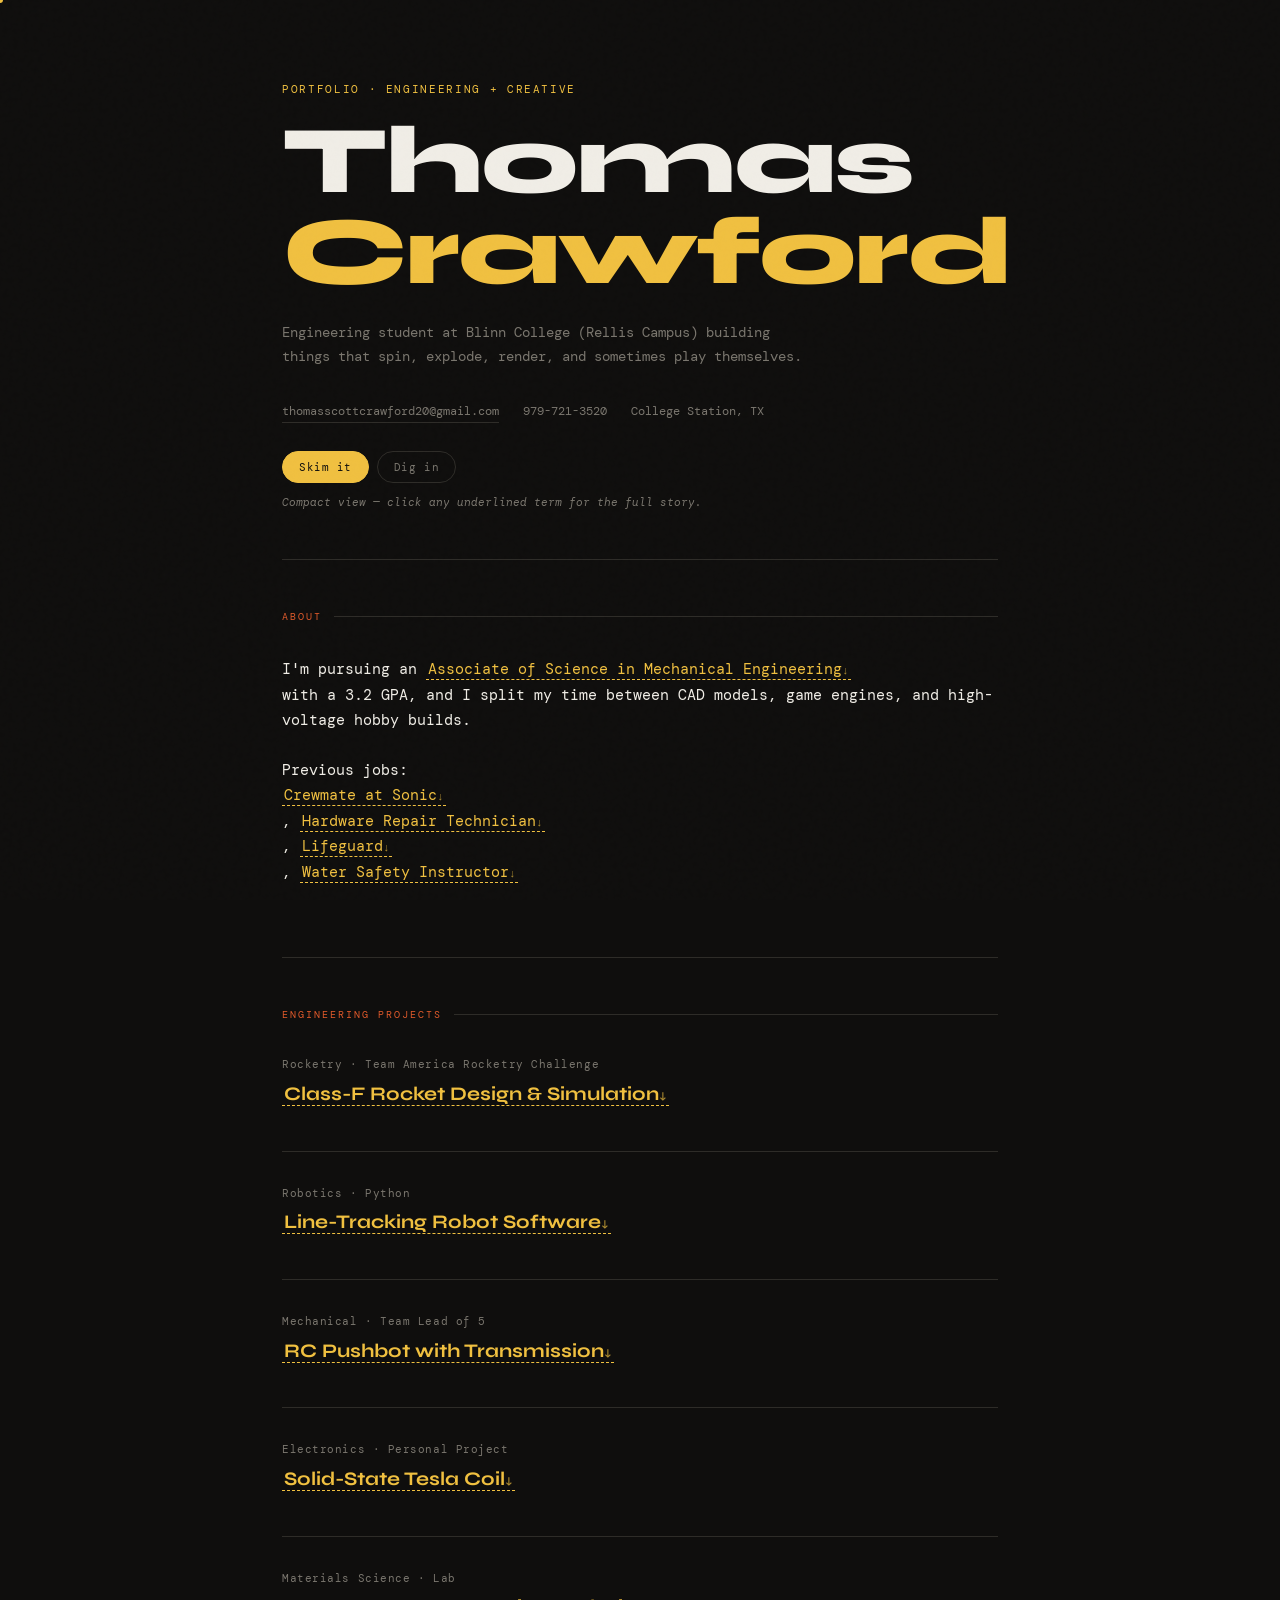
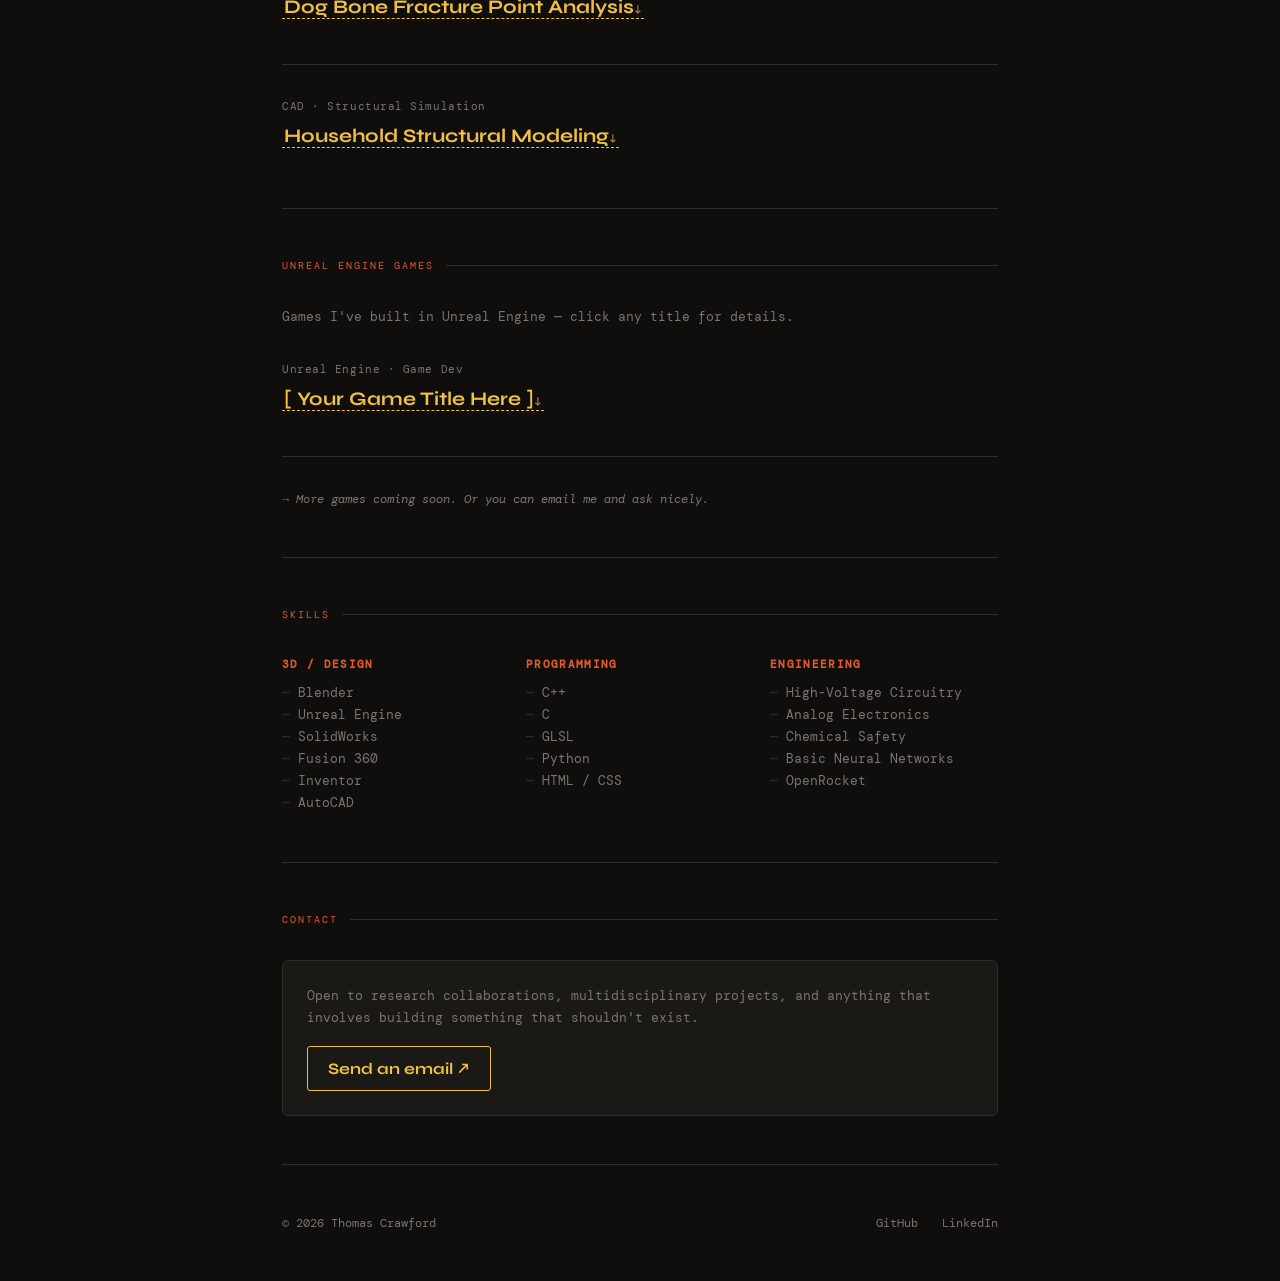
==== commit 0a36e199: "Changed it to be even more templated and expandable" ====
--- a/index.html
+++ b/index.html
@@ -229,6 +229,41 @@
     }
 
     #app-sections { display: contents; }
+
+    /* ── MODE TOGGLE ── */
+    .mode-toggle {
+      display: flex;
+      gap: 0.5rem;
+      margin-top: 1.75rem;
+    }
+
+    .mode-btn {
+      font-family: 'DM Mono', monospace;
+      font-size: 11px;
+      letter-spacing: 0.05em;
+      color: var(--muted);
+      background: transparent;
+      border: 1px solid var(--border);
+      border-radius: 999px;
+      padding: 0.5rem 1rem;
+      cursor: pointer;
+      transition: color 0.2s, border-color 0.2s, background 0.2s;
+    }
+
+    .mode-btn:hover { color: var(--text); border-color: var(--muted); }
+
+    .mode-btn.active {
+      color: var(--bg);
+      background: var(--accent);
+      border-color: var(--accent);
+    }
+
+    .mode-hint {
+      font-size: 11px;
+      color: var(--muted);
+      margin-top: 0.6rem;
+      font-style: italic;
+    }
   </style>
 </head>
 <body>
@@ -258,21 +293,29 @@
 
     about: [
       {
-        text: "I'm pursuing an {expand} with a 3.2 GPA, and I split my time between CAD models, game engines, and high-voltage hobby builds.",
-        expand: {
+        text: "I'm pursuing an {degree} with a 3.2 GPA, and I split my time between CAD models, game engines, and high-voltage hobby builds.",
+        degree: {
           label: "Associate of Science in Mechanical Engineering",
           detail: "GPA 3.2 · Blinn College on Rellis Campus, in partnership with Tarleton University · 2024–2026. Focused on mechanical systems, simulation, and hands-on fabrication."
         }
       },
       {
-        text: "I'm fluent in English and Spanish, and I've worked as a {expand} and a {expand2} before diving deeper into engineering and creative work.",
-        expand: {
+        text: "Previous jobs:\n{Sonic}, {HRT}, {Lifeguard}, {WSI}",
+        Sonic: {
+          label: "Crewmate at Sonic",
+          detail: "Made drinks, ran the window, learned how to stay fast and accurate during a dinner rush. First real job, first real lessons in customer service."
+        },
+        HRT: {
           label: "Hardware Repair Technician",
           detail: "Reynolds & Reynolds · May 2024 – May 2025. Diagnosed and repaired hardware systems, developed a methodical approach to technical troubleshooting under real-world conditions."
         },
-        expand2: {
-          label: "Swim Instructor & Lifeguard",
-          detail: "City of College Station · Apr–Sept 2021. Water safety instruction and emergency response — turns out teaching 7-year-olds to not drown is harder than it sounds."
+        Lifeguard: {
+          label: "Lifeguard",
+          detail: "City of College Station · Apr–Sept 2021. Water safety monitoring and emergency response for public pools."
+        },
+        WSI: {
+          label: "Water Safety Instructor",
+          detail: "City of College Station · Apr–Sept 2021. Taught swim lessons to kids — turns out teaching 7-year-olds to not drown is harder than it sounds."
         }
       }
     ],
@@ -314,13 +357,12 @@
       intro: "Games I've built in Unreal Engine — click any title for details.",
       list: [
         {
-          meta: "Unreal Engine · Hobbyist Game Dev",
-          title: "Escape the Lab",
+          meta: "Unreal Engine · Game Dev",
+          title: "[ Your Game Title Here ]",
           detail: "Add a short description of the game — genre, what makes it interesting, any notable mechanics or visual style. You can add a screenshot or link here too."
-        },
-
+        }
       ],
-      footnote: "I may never finish any games, but I find it fun and I learn a lot about OS scheduling, high performance code, and ergonomic design."
+      footnote: "→ More games coming soon. Or you can email me and ask nicely."
     },
 
     skills: [
@@ -366,15 +408,26 @@
         <span>${esc(s.contact.phone)}</span>
         <span>${esc(s.contact.location)}</span>
       </div>
+      <div class="mode-toggle">
+        <button class="mode-btn" data-mode="skim" onclick="setMode('skim')">Skim it</button>
+        <button class="mode-btn" data-mode="dig" onclick="setMode('dig')">Dig in</button>
+      </div>
+      <p class="mode-hint" id="mode-hint"></p>
     `;
   }
 
   function renderAbout() {
     const items = SITE.about.map(block => {
-      // Replace {expand} and {expand2} placeholders with rendered triggers
-      let html = esc(block.text);
-      if (block.expand) html = html.replace('{expand}', expandTrigger(block.expand));
-      if (block.expand2) html = html.replace('{expand2}', expandTrigger(block.expand2));
+      // `text` can contain any number of {keyName} placeholders — every other
+      // property on the block is treated as an expandable term keyed by that name.
+      let html = esc(block.text).replace(/\n/g, '<br>');
+      Object.keys(block).forEach(key => {
+        if (key === 'text') return;
+        const placeholder = `{${key}}`;
+        if (html.includes(placeholder)) {
+          html = html.replace(placeholder, expandTrigger(block[key]));
+        }
+      });
       return `<div class="expand-wrap"><p>${html}</p></div>`;
     }).join('');
     return section('About', items);
@@ -445,6 +498,7 @@
             renderAbout() + renderProjects() + renderGames() + renderSkills() + renderContact();
     renderFooter();
     initEffects();
+    setMode('skim');
   }
 
   // Cursor dot + expand/collapse + scroll fade-in
@@ -454,6 +508,28 @@
     if (content && content.classList.contains('expand-content')) {
       content.classList.toggle('open');
     }
+  }
+
+  const MODE_HINTS = {
+    skim: "Compact view — click any underlined term for the full story.",
+    dig: "Everything's expanded — the how, not just the what."
+  };
+
+  function setMode(mode) {
+    document.querySelectorAll('.mode-btn').forEach(btn => {
+      btn.classList.toggle('active', btn.dataset.mode === mode);
+    });
+    const hint = document.getElementById('mode-hint');
+    if (hint) hint.textContent = MODE_HINTS[mode] || '';
+
+    const shouldOpen = mode === 'dig';
+    document.querySelectorAll('.expand-trigger').forEach(trigger => {
+      trigger.classList.toggle('open', shouldOpen);
+      const content = trigger.nextElementSibling;
+      if (content && content.classList.contains('expand-content')) {
+        content.classList.toggle('open', shouldOpen);
+      }
+    });
   }
 
   function initEffects() {
